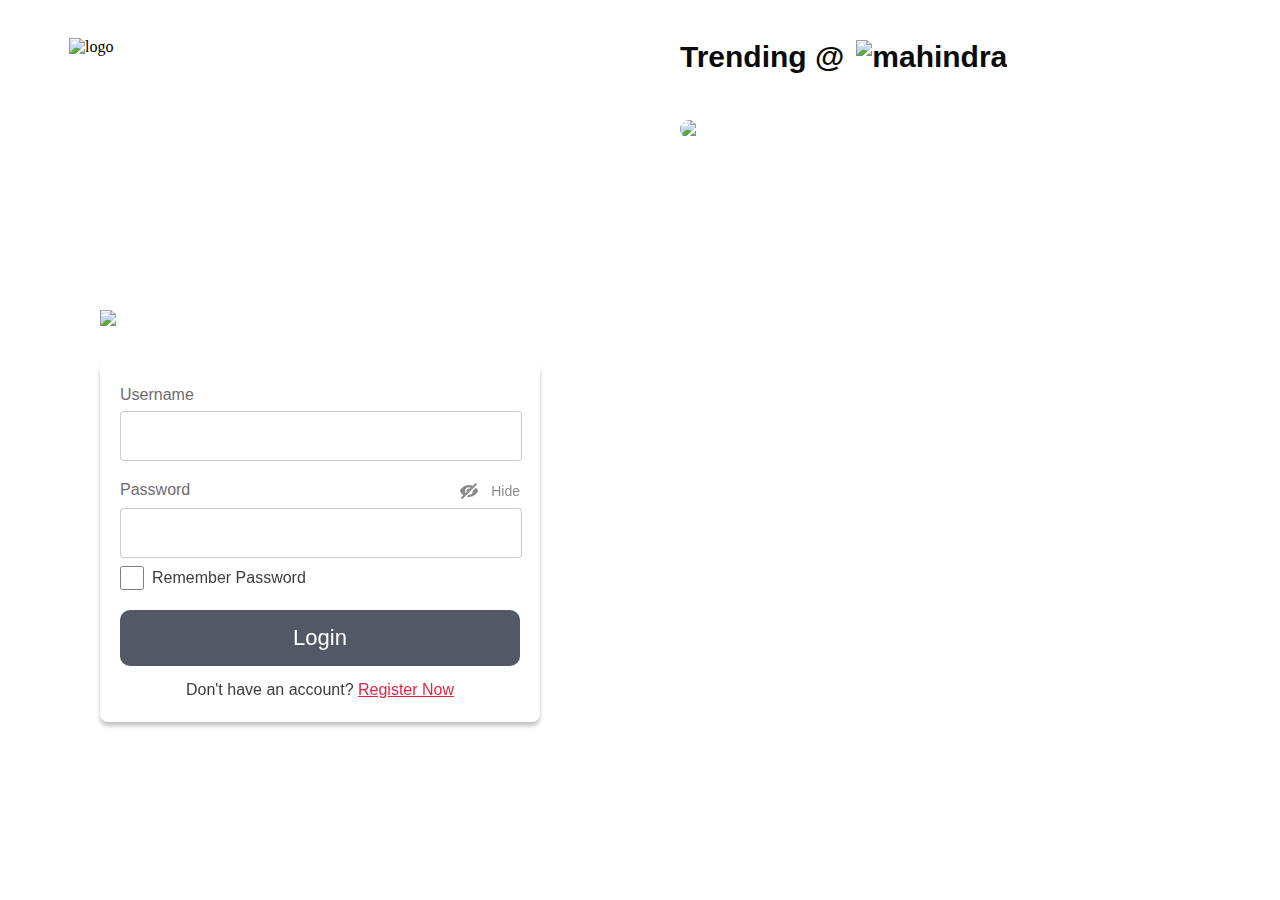
==== report-login.html @ 038380ff "Add files via upload" ====
<!DOCTYPE html>
<html lang="en">
  <head>
    <meta charset="UTF-8" />
    <meta name="viewport" content="width=device-width, initial-scale=1.0" />
    <title>Report Login</title>
    <link rel="stylesheet" href="styles.css" />
  </head>

  <body>
    <div class="background-container_welcome">
      <div class="background-image-1_welcome">
        <header class="logo-welcome">
          <img src="./IMAGES/mahindra-rise.png" alt="logo" />
        </header>
        <div class="box-container">
          <div class="text-head" style="width: 440px">
            <h4>Welcome to</h4>
            <h3>
              <img src="./IMAGES/Welcome-to-mahindra.svg" alt="Welcome" />
            </h3>          </div>
          <div class="login-container" style="height: 360px">
            <form id="login-form">
              <div class="form-group">
                <label for="username" style="margin-bottom:7px;">Username</label>
                <input type="text" id="username" name="username" required />
              </div>
              <div class="form-group-2">
                <div>
                  <label for="password">Password</label>
                </div>
                <div class="hide-icon" id="toggle-password">
                  <svg
                    xmlns="http://www.w3.org/2000/svg"
                    width="20"
                    height="20"
                    viewBox="0 0 20 17"
                    fill="none"
                  >
                    <path
                      d="M17.8822 1.38134L17.1463 0.645393C16.9383 0.437403 16.5543 0.469412 16.3143 0.757357L13.7541 3.30132C12.602 2.80538 11.3382 2.56538 10.0101 2.56538C6.05798 2.58132 2.6342 4.88529 0.986083 8.19749C0.890056 8.40549 0.890056 8.66142 0.986083 8.8374C1.75402 10.4054 2.90609 11.7015 4.34609 12.6774L2.2501 14.8054C2.0101 15.0454 1.97809 15.4293 2.13813 15.6374L2.87408 16.3733C3.08207 16.5813 3.46606 16.5493 3.70606 16.2613L17.754 2.21345C18.058 1.97358 18.09 1.58962 17.882 1.38161L17.8822 1.38134ZM10.8581 6.21322C10.5861 6.1492 10.2981 6.06925 10.0261 6.06925C8.66606 6.06925 7.57818 7.15727 7.57818 8.51718C7.57818 8.78919 7.64219 9.07714 7.72215 9.34916L6.65003 10.4052C6.33008 9.84524 6.15409 9.22114 6.15409 8.51722C6.15409 6.38924 7.86611 4.67722 9.99409 4.67722C10.6982 4.67722 11.3221 4.8532 11.8821 5.17316L10.8581 6.21322Z"
                      fill="#666666"
                      fill-opacity="0.8"
                    />
                    <path
                      d="M19.0342 8.19743C18.4742 7.07738 17.7381 6.06945 16.8262 5.25342L13.8502 8.19743V8.51738C13.8502 10.6454 12.1382 12.3574 10.0102 12.3574H9.69023L7.80225 14.2454C8.50631 14.3893 9.24225 14.4854 9.96225 14.4854C13.9144 14.4854 17.3382 12.1814 18.9863 8.85325C19.1302 8.62918 19.1302 8.40527 19.0342 8.19726L19.0342 8.19743Z"
                      fill="#666666"
                      fill-opacity="0.8"
                    />
                  </svg>
                  <h4>Hide</h4>
                </div>
              </div>
              <input type="password" id="password" name="password" required />
              <div class="form-group-3 rememberIcons" style="margin-bottom: 20px">
                <input
                  type="checkbox"
                  id="remember-password"
                  style="width: 24px; height: 24px"
                />
                <label for="remember-password" style="color:#333;">Remember Password </label>
              </div>

              <button type="submit" id="loginButtonreport">Login</button>
              <div class="register-link">
                Don't have an account?
                <a href="./register.html">Register Now</a>
              </div>
            </form>
          </div>
        </div>
      </div>

      <div class="background-image-2_welcome">
        <div class="trending">
          <h2>
            Trending @
            <img
              src="./IMAGES/mahindra.svg"
              alt="mahindra"
              style="margin-left: 12px"
            />
          </h2>
          <div id="image">
            <img src="./IMAGES/TryMagicExpand.png" alt="Thar" />
          </div>
        </div>
      </div>
    </div>

    <script>
      document
        .getElementById("toggle-password")
        .addEventListener("click", function () {
          const passwordInput = document.getElementById("password");
          const hideIcon = document.querySelector(".hide-icon svg");
          const hideText = document.querySelector(".hide-icon h4");
          if (passwordInput.type === "password") {
            passwordInput.type = "text";
            hideText.innerText = "Hide";
            hideIcon.innerHTML =
              '<path fill="#666666" fill-opacity="0.8" d="M17.8822 1.38134L17.1463 0.645393C16.9383 0.437403 16.5543 0.469412 16.3143 0.757357L13.7541 3.30132C12.602 2.80538 11.3382 2.56538 10.0101 2.56538C6.05798 2.58132 2.6342 4.88529 0.986083 8.19749C0.890056 8.40549 0.890056 8.66142 0.986083 8.8374C1.75402 10.4054 2.90609 11.7015 4.34609 12.6774L2.2501 14.8054C2.0101 15.0454 1.97809 15.4293 2.13813 15.6374L2.87408 16.3733C3.08207 16.5813 3.46606 16.5493 3.70606 16.2613L17.754 2.21345C18.058 1.97358 18.09 1.58962 17.882 1.38161L17.8822 1.38134ZM10.8581 6.21322C10.5861 6.1492 10.2981 6.06925 10.0261 6.06925C8.66606 6.06925 7.57818 7.15727 7.57818 8.51718C7.57818 8.78919 7.64219 9.07714 7.72215 9.34916L6.65003 10.4052C6.33008 9.84524 6.15409 9.22114 6.15409 8.51722C6.15409 6.38924 7.86611 4.67722 9.99409 4.67722C10.6982 4.67722 11.3221 4.8532 11.8821 5.17316L10.8581 6.21322Z" /><path fill="#666666" fill-opacity="0.8" d="M19.0342 8.19743C18.4742 7.07738 17.7381 6.06945 16.8262 5.25342L13.8502 8.19743V8.51738C13.8502 10.6454 12.1382 12.3574 10.0102 12.3574H9.69023L7.80225 14.2454C8.50631 14.3893 9.24225 14.4854 9.96225 14.4854C13.9144 14.4854 17.3382 12.1814 18.9863 8.85325C19.1302 8.62918 19.1302 8.40527 19.0342 8.19726L19.0342 8.19743Z" /></svg>';
          } else {
            passwordInput.type = "password";
            hideText.innerText = "Show";
            hideIcon.innerHTML = `<svg
         xmlns="http://www.w3.org/2000/svg"
         width="20"
         height="20"
         viewBox="0 0 20 17"
         fill="none"
       >
         <path
           d="M17.8822 1.38134L17.1463 0.645393C16.9383 0.437403 16.5543 0.469412 16.3143 0.757357L13.7541 3.30132C12.602 2.80538 11.3382 2.56538 10.0101 2.56538C6.05798 2.58132 2.6342 4.88529 0.986083 8.19749C0.890056 8.40549 0.890056 8.66142 0.986083 8.8374C1.75402 10.4054 2.90609 11.7015 4.34609 12.6774L2.2501 14.8054C2.0101 15.0454 1.97809 15.4293 2.13813 15.6374L2.87408 16.3733C3.08207 16.5813 3.46606 16.5493 3.70606 16.2613L17.754 2.21345C18.058 1.97358 18.09 1.58962 17.882 1.38161L17.8822 1.38134ZM10.8581 6.21322C10.5861 6.1492 10.2981 6.06925 10.0261 6.06925C8.66606 6.06925 7.57818 7.15727 7.57818 8.51718C7.57818 8.78919 7.64219 9.07714 7.72215 9.34916L6.65003 10.4052C6.33008 9.84524 6.15409 9.22114 6.15409 8.51722C6.15409 6.38924 7.86611 4.67722 9.99409 4.67722C10.6982 4.67722 11.3221 4.8532 11.8821 5.17316L10.8581 6.21322Z"
           fill="#666666"
           fill-opacity="0.8"
         />
         <path
           d="M19.0342 8.19743C18.4742 7.07738 17.7381 6.06945 16.8262 5.25342L13.8502 8.19743V8.51738C13.8502 10.6454 12.1382 12.3574 10.0102 12.3574H9.69023L7.80225 14.2454C8.50631 14.3893 9.24225 14.4854 9.96225 14.4854C13.9144 14.4854 17.3382 12.1814 18.9863 8.85325C19.1302 8.62918 19.1302 8.40527 19.0342 8.19726L19.0342 8.19743Z"
           fill="#666666"
           fill-opacity="0.8"
         />
      </svg>`;
          }
        });

      document
        .getElementById("loginButtonreport")
        .addEventListener("click", function (event) {
          event.preventDefault();
          window.location.href = "reports.html";
        });
    </script>
  </body>
</html>
---- styles.css ----
@import url("./fonts/Oxanium-Bold.ttf");
@import url("./fonts/Oxanium-Regular.ttf");
@import url("./fonts/Lato-Regular.ttf");
@import url("./fonts/Lato-Bold.ttf");
@import url("./fonts/Georama_Condensed-Bold.ttf");
@import url("./fonts/Georama_Condensed-Regular.ttf");
/* title fonts */
@import url("./fonts/Orbitron-Black.ttf");

:root {
  --color-primary: #0073ff;
  --color-white: #e9e9e9;
  --color-black: #71747e;
  --color-black-1: #212b38;
}

* {
  margin: 0;
  padding: 0;
}

.background-image {
  background-image: url("./IMAGES/Splash.png");
  background-size: cover;
  background-position: center center;
  height: 100vh;
  width: 100vw;
  overflow: hidden;
  position: relative;
}

.logo {
  display: flex;
  flex-direction: column;
  justify-content: center;
  align-items: center;
  color: white;
  height: calc(100vh - 6px);
}

.logo svg {
  width: 296px;
  height: 67px;
}

h2 {
  color: #fff;
  text-align: center;
  font-family: "Oxanium", sans-serif;
  font-size: 34px;
  font-style: normal;
  font-weight: 500;
  line-height: normal;
}

.bottom {
  font-family: "Lato", sans-serif;
  position: absolute;
  bottom: 0px;
  left: 50%;
  transform: translate(-50%, -50%);
}

.custom-span {
  width: 300px;
  height: 1px;
}

.custom-span svg {
  animation: scaling 3.2s ease-out infinite;
}

@keyframes scaling {
  from {
    transform: scaleX(0);
  }

  to {
    transform: scaleX(1);
  }
}

/* Media query for tablets */
@media (max-width: 820px) {
  .logo img {
    width: 150px;
    height: auto;
  }

  h2 {
    font-size: 20px;
  }

  .bottom {
    font-size: 10px;
  }

  .bottom img {
    width: 80px;
    height: auto;
  }

  .custom-span {
    width: 150px;
  }
}

/* Media query for mobile devices */
@media (max-width: 480px) {
  .logo {
    padding: 150px 20px;
  }

  .logo img {
    width: 100px;
    height: auto;
  }

  h2 {
    font-size: 18px;
  }
}

/*--------------------------------------------------------------- Welcome Page-------------------------------------------------------------------------- */

.background-container_welcome {
  display: flex;
  width: 100vw;
  height: 100vh;
  overflow: hidden;
}

.background-image-1_welcome {
  background-image: url("./IMAGES/back-img-1.png");
  background-size: cover;
  background-position: center;
  width: 50vw;
  height: 100vh;
}

.logo-welcome img {
  width: 163px;
  height: 37px;
  padding-top: 22px;
  padding-left: 29px;
}

.box-container {
  width: 100%;
  height: calc(100vh - 96px);
  display: flex;
  flex-direction: column;
  justify-content: center;
  align-items: center;
}

.text-head {
  color: white;
  width: 459px;
  display: flex;
  flex-direction: column;
  gap: 18px;
}

.text-head h4 {
  color: #fff;
  font-family: "Lato", sans-serif;
  font-size: 24px;
  font-style: normal;
  font-weight: 400;
  line-height: normal;
}

.lustraMediumFonts {
  font-family: "Orbitron-Black", sans-serif;
  font-size: 30px;
  font-style: normal;
  font-weight: 600;
  line-height: normal;
  margin-left: 10px;
}

.text-head h3 {
  color: #fff;
  font-family: "Lato", sans-serif;
  font-size: 30px;
  font-style: normal;
  font-weight: 600;
  line-height: normal;
}

.left a {
  display: flex;
  flex-direction: column;
  justify-content: center;
  align-items: center;
  border-radius: 5px;
  background: #4a505e;
  color: white;
  width: 195px;
  height: 122px;
  font-family: "Oxanium", sans-serif;
  text-decoration: none;
}

.left svg {
  width: 56px;
  height: 56px;
  margin-bottom: 10px;
}

.right a {
  display: flex;
  flex-direction: column;
  justify-content: center;
  align-items: center;
  border-radius: 4px;
  background: #4a505e;
  color: white;
  width: 195px;
  height: 121px;
  font-family: "Oxanium", sans-serif;
  text-decoration: none;
}

.right svg {
  width: 56px;
  height: 56px;
  margin-bottom: 10px;
}

.text {
  color: #545454;
  font-family: "Lato", sans-serif;
  font-size: 20px;
  font-style: normal;
  font-weight: 400;
  line-height: normal;
  margin-bottom: 20px;
  min-width: 435px;
  margin-left: 24px;
}

.items {
  display: flex;
  gap: 20px;
}

.item-container {
  margin-top: 18px;
  min-width: 435px;
  height: 219px;
  flex-direction: column;
  display: flex;
  justify-content: center;
  align-items: center;
  border-radius: 8px;
  background: #fff;
  box-shadow: 0px 0px 4px 0px rgba(0, 0, 0, 0.15);
}

.background-image-2_welcome {
  background-image: url("./IMAGES/back-img-2.png");
  background-position: center;
  width: 50vw;
  height: 100vh;
  color: white;
}

#image {
  margin-top: 46px;
}

#image img {
  object-fit: fill;
  width: 100%;
  height: 100%;
  max-height: calc(100vh - 155px);
  overflow: hidden;
  border-radius: 10px;
}

.trending {
  padding: 40px;
  overflow: hidden;
}

.trending h2 {
  color: #0b0b0c;
  font-family: "Georama", sans-serif;
  font-size: 30px;
  font-style: normal;
  font-weight: 600;
  line-height: normal;
  display: flex;
  align-items: center;
}

.trending .image img {
  border-radius: 10px;
}

.trending .image {
  margin-top: 46px;
  max-height: calc(100vh - 90px);
  overflow: hidden;
  display: block;
}

@media (max-width: 820px) {
  .background-container_welcome {
    flex-direction: column;
  }

  .background-image-1_welcome {
    width: 100vw;
    height: 100vh;
  }

  .background-image-2_welcome {
    display: none;
  }
}

/* mobile responsive */
@media (max-width: 480px) {
  .background-container_welcome {
    flex-direction: column;
  }

  .background-image-1_welcome {
    width: 100vw;
    height: 100vh;
  }

  .background-image-2_welcome {
    display: none;
  }

  .box-container {
    display: flex;
    justify-content: center;
    align-items: center;
    padding: 50px;
  }
}

/* --------------------------------------------------------------------Login page ----------------------------------------------------------------------------- */
.login-container {
  display: flex;
  flex-direction: column;
  justify-content: center;
  align-items: center;
  width: 440px;
  height: 460px;
  background-color: #fff;
  border-radius: 8px;
  opacity: 0.95;
  margin-top: 18px;
  box-shadow: 0px 4px 4px 0px rgba(0, 0, 0, 0.25);
}

form {
  width: 100%;
  max-width: 400px;
  margin: 0 auto;
  background-color: #fff;
}

.form-group {
  margin-bottom: 20px;
  font-family: "Lato", sans-serif;
}

.form-group-3 {
  display: flex;
  margin-top: 8px;
  gap: 8px;
}

.rememberIcons {
  cursor: pointer;
  width: max-content;
}

.rememberIcons label {
  cursor: pointer;
}

label {
  color: #666;
  font-size: 16px;
  font-style: normal;
  font-weight: 400;
  line-height: normal;
  font-family: "Lato", sans-serif;
  display: flex;
  align-items: center;
}

input[type="text"],
input[type="password"],
.captcha-input {
  display: flex;
  width: 100%;
  height: 48px;
  flex-direction: column;
  align-items: flex-start;
  font-size: 16px;
  border-radius: 4px;
  border: 1px solid rgba(102, 102, 102, 0.35);
}

.captcha-input {
  padding: 0 16px;
}

.hide-password {
  position: absolute;
  right: 20px;
  top: 35px;
  cursor: pointer;
}

.hide-password i {
  color: #333;
}

.captcha-container {
  display: flex;
  width: 387px;
  padding: 12px;
  align-items: center;
  gap: 12px;
  border-radius: 4px;
  background: #fff;
  box-shadow: 0px 0px 4px 0px rgba(0, 0, 0, 0.15);
  margin-bottom: 30px;
  margin-top: 20px;
}

.captcha-refresh {
  border: none;
  background: none;
  cursor: pointer;
  padding: 0 12px;
}

.captcha-refresh i {
  color: #333;
}

button[type="submit"] {
  width: 100%;
  display: flex;
  height: 56px;
  padding: 11px 0px 12px 0px;
  justify-content: center;
  align-items: center;
  align-self: stretch;
  border-radius: 10px;
  background: #4a505e;
  color: white;
  font-family: "Lato", sans-serif;
  text-align: center;
  font-size: 22px;
  font-style: normal;
  font-weight: 500;
  line-height: normal;
  border: none;
}

button[type="submit"]:hover {
  background-color: #4a505e;
}

.register-link {
  font-family: "Lato", sans-serif;

  text-align: center;
  margin-top: 15px;
  color: #333333;
}

.register-link a {
  color: #e31837;
  transition: color 0.3s;
}

.register-link a:hover {
  color: #e31837;
}

.hide-icon {
  display: flex;
  gap: 12px;
  align-items: center;
  cursor: pointer;
}

.hide-icon h4 {
  color: rgba(102, 102, 102, 0.8);
  text-align: right;
  font-family: "Lato", sans-serif;
  font-size: 14px;
  font-style: normal;
  font-weight: 400;
  line-height: normal;
}

.captcha-span {
  font-size: 18px;
  display: flex;
  padding: 10px 16px;
  justify-content: center;
  align-items: center;
  gap: 10px;
  text-align: center;
  font-family: "PT Sans Caption", sans-serif;
  color: #ff3e5b;
  background-color: #ffccd4;
  border: none;
  border-radius: 6px;
  min-width: 88px;
}

.form-group-2 {
  display: flex;
  justify-content: space-between;
  margin-bottom: 7px;
}

input[type="checkbox"] {
  accent-color: #666;
}

/*------------------------------------------------ register -----------------------------------------------*/

.form-group-register {
  margin-bottom: 20px;
}

.form-group-register label {
  display: block;
  margin-bottom: 5px;
  font-weight: bold;
  color: #333;
}

.form-group-register input[type="text"],
.form-group-register input[type="email"],
.form-group-register input[type="password"] {
  width: 100%;
  padding: 10px;
  border: 1px solid #ccc;
  border-radius: 5px;
  transition: border-color 0.3s ease;
}

.form-group-register input[type="text"]:focus,
.form-group-register input[type="email"]:focus,
.form-group-register input[type="password"]:focus {
  border-color: #4a505e;
}

button[type="submit"] {
  display: block;
  width: 100%;
  padding: 10px;
  background-color: #4a505e;
  color: #fff;
  border: none;
  border-radius: 5px;
  cursor: pointer;
  transition: background-color 0.3s ease;
}

button[type="submit"]:hover {
  background-color: #4a505e;
}

.register-container h1 {
  display: flex;
  justify-content: center;
  margin: 50px 0;
  font-family: "Georama", sans-serif;
}

/* ------------------------------------------------------------------- Traanscation -------------------------------------------------------------------  */
* {
  margin: 0;
  padding: 0;
}

header {
  display: flex;
  width: 1366px;
  padding: 16px 40px;
  justify-content: space-between;
  align-items: flex-start;
}

header img {
  width: 163px;
  height: 37px;
}

.head-container-left {
  display: flex;
  align-items: flex-start;
  gap: 25px;
}

.head-container-right nav {
  display: flex;
  align-items: flex-start;
  gap: 53px;
}

nav a {
  color: inherit;
  /* Default link color */
  text-decoration: none;
}

nav a.active {
  color: #ff3e5b;
  /* Active link color */
}

.head-container-right a {
  color: var(--lightmode-primary-black, #0b0b0c);
  font-family: "Lato", sans-serif;
  font-size: 16px;
  font-style: normal;
  font-weight: 700;
  line-height: 24px;
  text-decoration: none;
}

.head-container h2 {
  color: #0b0b0c;
  font-family: "Georama", sans-serif;
  font-size: 18px;
  font-style: normal;
  font-weight: 600;
  line-height: 22px;
}

.head-container {
  display: flex;
  padding: 8.5px 40px;
  justify-content: space-between;
  align-items: flex-start;
  background: #fff;
}

.head-container-left {
  display: flex;
  align-items: flex-start;
  gap: 41px;
}

.head-container-left img {
  width: 163px;
  height: 37px;
}

.transaction-head-text h2 {
  color: #1c1c1c;
  font-family: "Georama", sans-serif;
  font-size: 18px;
  font-style: normal;
  font-weight: 500;
  line-height: 22px;
  text-align: left;
}

.transaction-head-text .drop-down-transaction {
  color: #ff3e5b;
  font-family: "Lato", sans-serif;
  font-size: 14px;
  font-style: normal;
  font-weight: 400;
  line-height: 23px;
  display: flex;
  align-items: center;
  gap: 6px;
}

.transaction-head-text .drop-down-transaction img {
  height: 16px;
  object-fit: contain;
  object-position: left;
  width: max-content;
}

.head-container-right {
  display: flex;
  align-items: flex-start;
  gap: 53px;
}

.head-container-right a {
  color: var(--lightmode-primary-black, #0b0b0c);

  font-family: "Lato", sans-serif;
  font-size: 16px;
  font-style: normal;
  font-weight: 700;
  line-height: 24px;
}

.head-container-left svg {
  width: 1px;
  height: 53px;
  background: #e6e6e6;
}

.sub-container {
  display: flex;
  height: 40px;
  padding: 0px 40px;
  justify-content: space-between;
  align-items: center;
  flex-shrink: 0;
  /* background: rgba(251, 209, 208, 0.25); */
  background: rgba(205, 226, 254, 0.25);
}

.sub-container-left {
  display: flex;
  align-items: flex-start;
  gap: 0;
}

.line {
  margin: -2px 12px;
}

.sub-container-left h4 {
  color: #545454;
  font-family: "Lato", sans-serif;
  font-size: 12px;
  font-style: normal;
  font-weight: 700;
  line-height: 23px;
  text-transform: capitalize;
}

.sub-container-left h4 span {
  color: #858585;
}

.sub-container-left svg {
  width: 1px;
  height: 26px;
  background: #b5b5b6;
}

.sub-container-right {
  display: flex;
  align-items: flex-start;
  gap: 40px;
}

.sub-container-right h4 {
  cursor: pointer;
  color: #ff3e5b;
  text-align: center;
  font-family: "Lato", sans-serif;
  font-size: 14px;
  font-style: normal;
  font-weight: 700;
  line-height: 23px;
  text-transform: capitalize;
}

.slider {
  display: flex;
  height: 35px;
  padding: 0px 40px;
  justify-content: center;
  align-items: center;
  gap: 100px;
  flex-shrink: 0;
  border-bottom: 1px solid var(--lightmode-neutral-grey1, #e6e6e6);
  background: var(--lightmode-primary-white, #fff);
  overflow: hidden;
}

.slider ul {
  display: flex;
  flex-wrap: nowrap;
  padding: 0;
  margin: 0;
}

.slider li {
  flex: 0 0 100%;
  transition: transform 0.5s ease-in-out;
  font-family: "Lato", sans-serif;
}

.slider li h4 {
  color: var(--Colors-Secondary-Grey-1, #342c2c);
  font-family: "Lato", sans-serif;
  font-size: 14px;
  font-style: normal;
  font-weight: 400;
  line-height: 24px;
}

.slider ul {
  animation: slider 10s linear infinite;
}

@keyframes slider {
  0% {
    transform: translateX(0);
  }

  100% {
    transform: translateX(-100%);
  }
}

/* ------------------------------------------------------------------------------ */
.menu-bar {
  background-color: var(--color-black);
  height: 36px;
  width: 100%;
  display: flex;
  align-items: center;
  z-index: 9999;
  position: relative;
}

.menu-bar ul {
  list-style: none;
  display: flex;
}

.menu-bar ul li {
  height: 35px;
  width: auto;
  padding: 0px 25px;
  display: flex;
  justify-content: s;
  align-items: center;
  position: relative;
}

.menu-bar ul li a {
  font-family: "Lato", sans-serif;
  font-size: 14px;
  color: var(--color-white);
  text-decoration: none;
  display: flex;
  justify-content: space-between;
  transition: all 0.3s;
  gap: 4px;
  width: 100%;
}

.menu-bar ul li:hover,
.menu-bar ul li a:hover {
  color: white;
  background-color: #ff3e5b;
}

/* dropdown menu style */
.dropdown-menu {
  display: none;
}

.dropdown-menu ul li {
  padding: 0 12px;
}

.dropdown-menu ul li a {
  font-size: 12px;
}

.menu-bar ul li:hover .dropdown-menu {
  display: block;
  position: absolute;
  left: 0;
  top: 100%;
  background-color: var(--color-black);
  border-top: 1px solid var(--color-white);
  /* White border on top */
  border-bottom: 1px solid var(--color-white);
  /* White border on bottom */
}

.menu-bar ul li:hover .dropdown-menu ul {
  display: block;
}

.menu-bar ul li:hover .dropdown-menu ul .sub-menu {
  position: absolute;
  top: -17px;
  background: #71747e;
  z-index: 10;
}

.menu-bar ul li:hover .dropdown-menu ul li {
  width: 154px;
  /* padding: 10px; */
}

.menu-bar ul li:hover .dropdown-menu ul li {
  width: 154px;
}

.dropdown-menu-1 {
  display: none;
}

.dropdown-menu ul li:hover .dropdown-menu-1 {
  display: block;
  position: absolute;
  left: 100%;
  top: 5;
  background-color: var(--color-black);
}

.menu-bar ul li .dropdown-menu ul li {
  border-bottom: 1px solid var(--color-white);
  /* White border on bottom */
}

.menu-bar ul li .dropdown-menu-1 ul li {
  border-bottom: 1px solid var(--color-white);
  /* White border on bottom */
}

/* -------------------------------------reports-menu------------------------------------------------------ */

.menu-bar-report {
  background-color: #ff3e5b;
  height: 36px;
  width: 100%;
  display: flex;
  align-items: center;
  z-index: 9999;
  position: relative;
}

.menu-bar-report ul {
  list-style: none;
  display: flex;
}

.menu-bar-report ul li {
  height: 35px;
  width: auto;
  padding: 0px 25px;
  display: flex;
  justify-content: s;
  align-items: center;
  position: relative;
}

.menu-bar-report ul li a {
  font-family: "Lato", sans-serif;
  font-size: 14px;
  color: var(--color-white);
  text-decoration: none;
  display: flex;
  justify-content: space-between;
  transition: all 0.3s;
  gap: 4px;
  width: 100%;
}

.menu-bar-report ul li:hover,
.menu-bar-report ul li a:hover {
  color: white;
  background-color: #ff3e5b;
}

/* dropdown menu style */
.dropdown-menu-report {
  display: none;
}

.menu-bar-report ul li:hover .dropdown-menu-report {
  display: block;
  position: absolute;
  left: 0;
  top: 100%;
  background-color: var(--color-black);
  border-top: 1px solid var(--color-white);
  /* White border on top */
  border-bottom: 1px solid var(--color-white);
  /* White border on bottom */
}

.menu-bar-report ul li:hover .dropdown-menu-report ul {
  display: block;
}

.menu-bar-report ul li:hover .dropdown-menu-report ul .sub-menu-report {
  position: absolute;
  top: -13px;
  background: #71747e;
  z-index: 10;
}

.menu-bar-report ul li:hover .dropdown-menu-report ul li {
  width: 154px;
}

.menu-bar-report ul li:hover .dropdown-menu-report ul li {
  width: 254px;
}

.dropdown-menu-1-report {
  display: none;
}

.dropdown-menu-report ul li:hover .dropdown-menu-1-report {
  display: block;
  position: absolute;
  left: 100%;
  top: 5;
  background-color: var(--color-black);
}

.menu-bar-report ul li .dropdown-menu-report ul li {
  border-bottom: 1px solid var(--color-white);
  /* White border on bottom */
}

.menu-bar-report ul li .dropdown-menu-1-report ul li {
  border-bottom: 1px solid var(--color-white);
  /* White border on bottom */
}

.dropdown-menu-report ul li {
  padding: 0 12px;
}

.dropdown-menu-report ul li a {
  font-size: 12px;
}

#loginButton,
#loginButtonreport {
  border-radius: 10px;
}

/* ------------------------------------------------------------------------------------------------------- */
.home {
  display: flex;
  justify-content: space-between;
  align-items: flex-start;
  gap: 1045px;
  height: 24px;
  padding: 12px 40px 7px 40px;
}

.left-home {
  color: var(--lightmode-primary-black, #0b0b0c);
  font-family: "Lato", sans-serif;
  font-size: 16px;
  font-style: normal;
  font-weight: 700;
  line-height: 24px;
}

.right-home {
  color: var(--lightmode-primary-red, #ff3e5b);
  text-align: center;
  font-family: "Lato", sans-serif;
  font-size: 14px;
  font-style: normal;
  font-weight: 700;
  line-height: 23px;
  text-transform: capitalize;
}

.container {
  padding: 0 40px;
  overflow: hidden;
  margin-bottom: 8px;
}

.main-container {
  width: 100%;
  height: 100%;
  position: relative;
  overflow: hidden;
}

.table-container {
  width: 100%;
  max-height: 462px;
  overflow-y: scroll;
  display: flex;
  flex-direction: column;
  align-items: flex-start;
  border: 1px solid var(--lightmode-neutral-grey1, #e6e6e6);
  border-radius: 4px;
}

.scroll-table {
  width: 100%;
  max-height: 462px;
  overflow-y: scroll;
}

.table-container::-webkit-scrollbar {
  width: 6px;
}

.table-container::-webkit-scrollbar-track {
  background: #f3f3f3;
}

.table-container::-webkit-scrollbar-thumb {
  border-radius: 10px;
}

.table-container::-webkit-scrollbar-thumb {
  background: #b5b5b6;
}

table {
  width: 100%;
  border-collapse: collapse;
  background-color: #ffffff;
  box-shadow: 0 0 10px rgba(0, 0, 0, 0.1);
  border-radius: 4px;
}

thead {
  height: 40px;
  align-self: stretch;
  /* opacity: 0.8; */
  background: #c4c4c4;
  box-shadow: 0px 1px 1px 0px rgba(0, 0, 0, 0.15);
  position: sticky;
  left: 0;
  top: -1px;
  z-index: 5;
  border-radius: 4px 4px 0 0;
}

thead tr th {
  color: #0b0b0c;
  font-family: "Lato", sans-serif;
  font-size: 14px;
  font-style: normal;
  font-weight: 700;
  line-height: 23px;
}

tbody tr {
  height: 40px;
  align-self: stretch;
  background: var(--lightmode-primary-white, #fff);
}

th,
td {
  text-align: left;
  border-bottom: 1px solid #dddddd;
  height: 40px;
  color: var(--lightmode-neutral-grey4, #545454);
  padding: 0 40px;
  font-family: "Lato", sans-serif;
  font-size: 14px;
  font-style: normal;
  font-weight: 400;
  line-height: 23px;
}

.button {
  color: var(--lightmode-primary-red, #ff3e5b);
  text-align: center;

  font-family: "Lato", sans-serif;
  font-size: 12px;
  font-style: normal;
  font-weight: 700;
  line-height: 20px;
  text-transform: capitalize;
  background-color: transparent;
  border: none;
}

.Contact-us {
  padding: 0 40px;
  display: inline-flex;
  align-items: flex-start;
  gap: 4px;
  margin-top: 16px;
}

.Contact-us h2 {
  color: var(--lightmode-primary-black, #0b0b0c);
  font-family: "Lato", sans-serif;
  font-size: 14px;
  font-style: normal;
  font-weight: 700;
  line-height: 20px;
  text-transform: capitalize;
}

.Contact-us-sub {
  display: flex;
  flex-direction: column;
  align-items: flex-start;
  gap: 4px;
}

.Contact-us-sub-para p {
  margin-left: 10px;
}

.Contact-us p {
  color: var(--lightmode-primary-black, #0b0b0c);

  font-family: "Lato", sans-serif;
  font-size: 14px;
  font-style: normal;
  font-weight: 400;
  line-height: 20px;
}

.Contact-us a {
  color: #2782f9;
  text-decoration: none;
}

.Contact-us a:hover {
  text-decoration: underline;
}

.Contact-us-sub {
  display: flex;
  flex-direction: column;
  align-items: flex-start;
  gap: 4px;
}

/* ----------------------------------------------footer-------------------------------------------------- */

.footer {
  position: fixed;
  bottom: 0;
  left: 0;
  width: 100%;
}

.footer-container {
  display: flex;
  padding: 0px 40px;
  height: 36px;
  align-items: center;
  justify-content: space-between;
  gap: 10px;
  flex-shrink: 0;
  border: 1px solid var(--lightmode-neutral-grey1, #e6e6e6);
  background: var(--lightmode-neutral-grey0, #f2f2f2);
  box-shadow: 4px 0px 2px 0px rgba(0, 0, 0, 0.25);
}

.footer-left {
  display: flex;
  width: 50%;
  justify-content: space-between;
  align-items: center;
}

.note {
  color: var(--darkmode-neutral-grey1, #232324);
  font-family: "Lato", sans-serif;
  font-size: 14px;
  font-style: normal;
  font-weight: 400;
  line-height: 23px;
}

.version {
  color: var(--lightmode-neutral-grey4, #545454);

  font-family: "Lato", sans-serif;
  display: flex;
  justify-content: center;
  font-size: 14px;
  font-style: normal;
  font-weight: 400;
  line-height: 23px;
  margin-left: 50px;
}

/* Responsive Styles */
@media (max-width: 768px) {
  .footer-container {
    flex-direction: column;
    padding: 10px;
    height: auto;
    text-align: center;
  }

  .footer-left {
    width: 100%;
    justify-content: center;
    margin-bottom: 10px;
  }

  .version {
    margin-left: 0;
  }
}
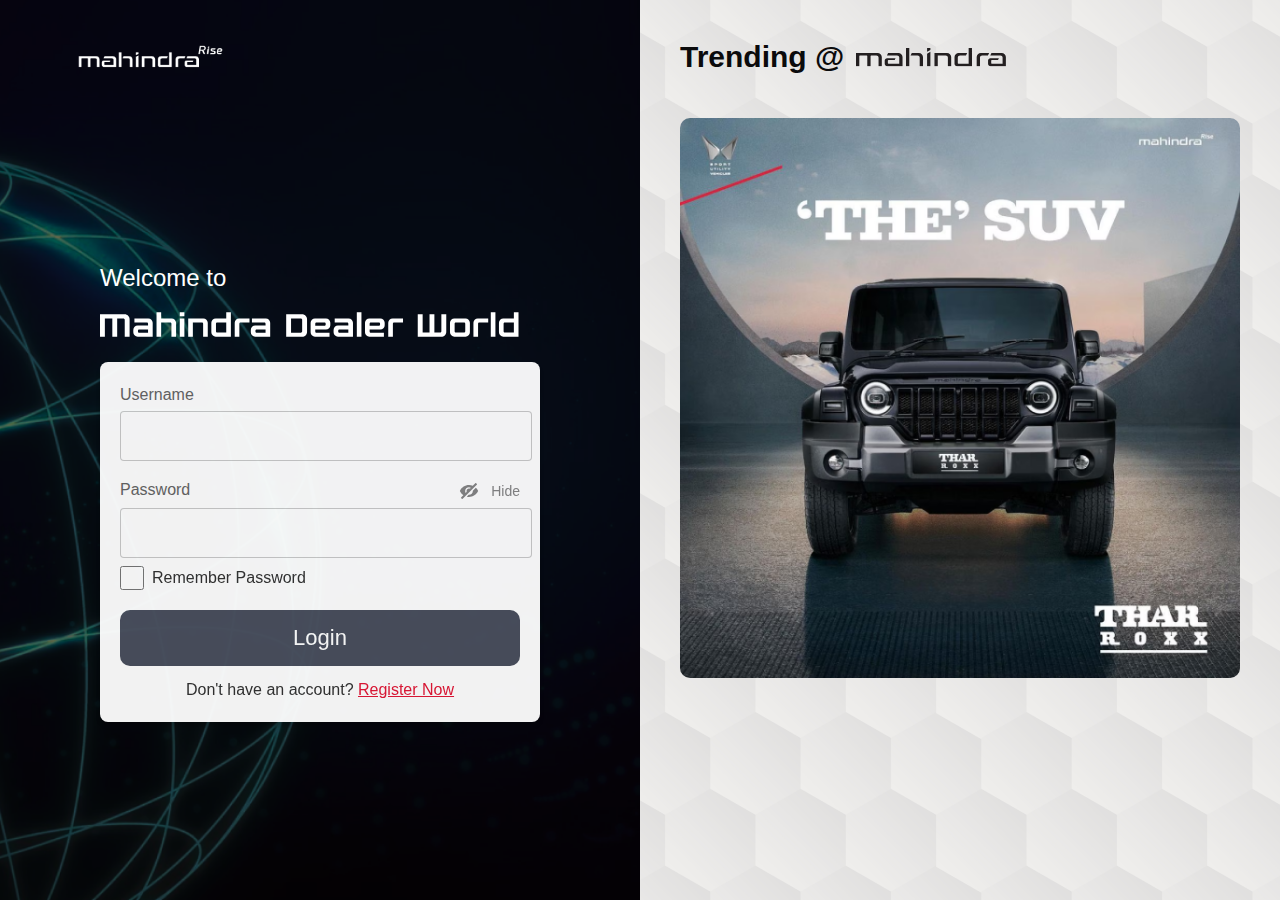
==== commit 39463619: "New images uploaded" ====
--- a/report-login.html
+++ b/report-login.html
@@ -82,7 +82,7 @@
             />
           </h2>
           <div id="image">
-            <img src="./IMAGES/TryMagicExpand.png" alt="Thar" />
+            <img src="./IMAGES/welcome-banner-image.png" alt="Thar" />
           </div>
         </div>
       </div>
--- a/styles.css
+++ b/styles.css
@@ -29,6 +29,10 @@
   position: relative;
 }
 
+input {
+  padding-left: 10px;
+}
+
 .logo {
   display: flex;
   flex-direction: column;
@@ -268,7 +272,7 @@
 }
 
 #image {
-  margin-top: 46px;
+  margin-top: 44px;
 }
 
 #image img {
